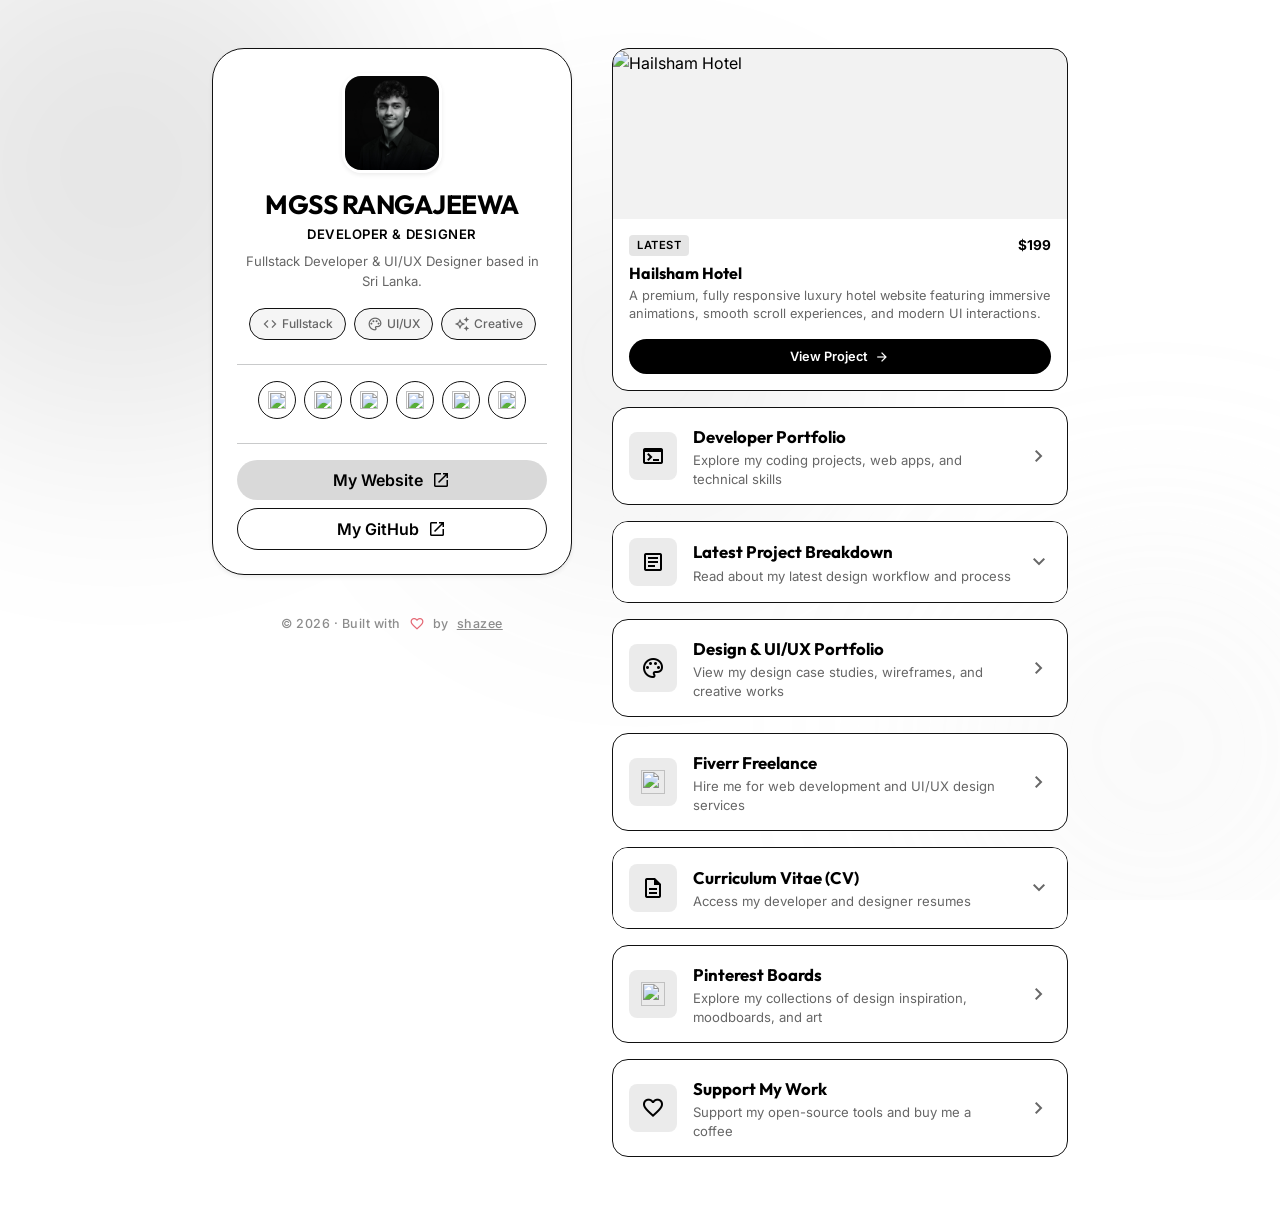
==== index.html @ 0ff29de3 "❇️ Implement promotional popup modal with auto-trigger delay." ====
<!DOCTYPE html>
<html lang="en">

<head>
  <meta charset="UTF-8">
  <meta name="viewport" content="width=device-width, initial-scale=1.0">
  <title>Bio Link | @shazee-04</title>
  <meta name="description" content="All my links in one place. Find me on socials, projects, and more.">

  <link rel="icon" href="assets/icons/beacon.png" type="image/x-icon">

  <!-- Bootstrap 5 CSS -->
  <link href="https://cdn.jsdelivr.net/npm/bootstrap@5.3.3/dist/css/bootstrap.min.css" rel="stylesheet"
    integrity="sha384-QWTKZyjpPEjISv5WaRU9OFeRpok6YctnYmDr5pNlyT2bRjXh0JMhjY6hW+ALEwIH" crossorigin="anonymous">

  <!-- Fonts -->
  <link rel="preconnect" href="https://fonts.googleapis.com">
  <link rel="preconnect" href="https://fonts.gstatic.com" crossorigin>
  <link href="https://fonts.googleapis.com/css2?family=Inter:wght@400;500;600&family=Outfit:wght@500;600;700&display=swap"
    rel="stylesheet">

  <!-- Material Symbols Outlined -->
  <link href="https://fonts.googleapis.com/css2?family=Material+Symbols+Outlined:opsz,wght,FILL,GRAD@20..48,100..700,0..1,-50..200"
    rel="stylesheet">
  <link href="https://fonts.googleapis.com/icon?family=Material+Icons"
    rel="stylesheet">

  <link rel="stylesheet" href="style.css">
  
  <!-- Global configuration data -->
  <script src="config.js"></script>
</head>

<body>
  <!-- Ambient background -->
  <div class="bg-mesh" aria-hidden="true">
    <div class="blob blob-1"></div>
    <div class="blob blob-2"></div>
    <div class="blob blob-3"></div>
  </div>

  <main class="container py-5">
    <div class="layout-grid">
      <!-- Sidebar Column (Profile Card + Footer) -->
      <div class="sidebar-column">
        <!-- ═══ Employee ID Badge Card ═══ -->
        <section class="badge-card card border-0 shadow-sm rounded-5" aria-label="Profile">
          <!-- Badge surface -->
          <div class="badge-surface p-4 text-center">
            <!-- Photo / Avatar area -->
            <div class="badge-photo-area mb-3 d-flex justify-content-center">
              <div class="badge-photo d-flex align-items-center justify-content-center shadow-sm" id="profile-avatar-container">
                <!-- Populate dynamically -->
              </div>
            </div>

            <!-- Identity info -->
            <div class="badge-identity mb-3" id="profile-identity-container">
              <!-- Populate dynamically -->
            </div>

            <!-- Skill chips -->
            <div class="badge-chips d-flex justify-content-center flex-wrap gap-2 mb-4" id="profile-skills-container">
              <!-- Populate dynamically -->
            </div>

            <hr class="my-3 text-secondary-emphasis opacity-25">

            <!-- Social icons row -->
            <nav class="badge-socials d-flex justify-content-center gap-2 mb-4" aria-label="Social media profiles" id="profile-socials-container">
              <!-- Populate dynamically -->
            </nav>

            <hr class="my-3 text-secondary-emphasis opacity-25">

            <!-- CTA button -->
            <div class="badge-cta" id="profile-cta-container">
              <!-- Populate dynamically -->
            </div>
          </div>
        </section>

        <footer class="footer text-center mt-auto py-4" id="footer-container">
          <!-- Populate dynamically -->
        </footer>
      </div>

      <!-- Content Column -->
      <div class="content-column">
        <!-- Featured items container -->
        <section id="featured-container" class="mb-3" style="display: none;">
          <!-- Populate dynamically -->
        </section>

        <!-- Links list -->
        <nav class="links-list" aria-label="All links" id="links-list-container">
          <!-- Populate dynamically -->
        </nav>
      </div>
    </div>
  </main>

  <!-- Promo Toast Popup -->
  <div id="promo-popup-wrapper" class="promo-popup-wrapper" aria-hidden="true">
    <div id="promo-popup" class="promo-popup">
      <div class="promo-content">
        <div class="promo-header">
          <div class="d-flex align-items-center gap-2">
            <span class="material-symbols-outlined promo-icon">auto_awesome</span>
            <span class="promo-badge">Free & Open Source</span>
          </div>
          <button id="promo-close" class="promo-close-btn" aria-label="Dismiss invite">
            <span class="material-symbols-outlined">close</span>
          </button>
        </div>
        <h5 class="promo-title">Create your own bio link</h5>
        <p class="promo-text">Clone this <strong>free & open-source</strong> template. Fully customizable, interactive, and perfect for <strong>privacy</strong> and <strong>self-hosting</strong> in minutes.</p>
        <div class="promo-actions">
          <a href="https://github.com/shazee-04/beacon" target="_blank" rel="noopener" class="btn btn-promo w-100 rounded-pill py-2 px-3 d-inline-flex align-items-center justify-content-center gap-1">
            Build For Free
            <span class="material-icons fs-6">favorite</span>
          </a>
        </div>
      </div>
    </div>
  </div>

  <!-- Bootstrap 5 Bundle JS -->
  <script src="https://cdn.jsdelivr.net/npm/bootstrap@5.3.3/dist/js/bootstrap.bundle.min.js"
    integrity="sha384-YvpcrYf0tY3lHB60NNkmXc5s9fDVZLESaAA55NDzOxhy9GkcIdslK1eN7N6jIeHz" crossorigin="anonymous"></script>
  <script src="script.js"></script>
</body>

</html>
---- style.css ----
/* ═══════════════════════════════════════════
   BIO LINK — Bootstrap 5 Custom Styling
   Deep Indigo Theme · Premium & Interactive
   ═══════════════════════════════════════════ */

/* --- Custom Theme Variables --- */
:root {
  --primary-color: #4B47B7;
  --primary-hover: #3A369C;
  --secondary-color: #5D5C72;
  --tertiary-color: #7A5369;

  --bg-color: #FFFBFF;
  --card-bg: #FFFFFF;
  --border-color: #E5E1EC;
  --text-main: #1C1B1F;
  --text-muted: #787680;

  --font-brand: 'Outfit', system-ui, -apple-system, sans-serif;
  --font-plain: 'Inter', system-ui, -apple-system, sans-serif;

  /* Easing & Motion */
  --ease-emphasized: cubic-bezier(0.2, 0, 0, 1);
  --duration-medium: 300ms;

  /* Bootstrap overrides */
  --bs-body-bg: var(--bg-color);
  --bs-body-color: var(--text-main);
  --bs-primary: var(--primary-color);
  --bs-border-color: var(--border-color);
  --bs-card-bg: var(--card-bg);
  --bs-card-color: var(--text-main);
  --bs-link-color: var(--primary-color);
  --bs-secondary-color: var(--text-muted);
}

/* --- Base Resets & Typography --- */
body {
  font-family: var(--font-plain);
  background-color: var(--bg-color);
  color: var(--text-main);
  min-height: 100vh;
  overflow-x: hidden;
  position: relative;
  -webkit-font-smoothing: antialiased;
}

.text-muted, .text-secondary {
  color: var(--text-muted) !important;
}

h1,
h2,
h3,
h4,
h5,
h6,
.font-brand {
  font-family: var(--font-brand);
}

/* --- Ambient Mesh Background --- */
.bg-mesh {
  position: fixed;
  inset: 0;
  z-index: 0;
  overflow: hidden;
  pointer-events: none;
}

.blob {
  position: absolute;
  border-radius: 50%;
  filter: blur(120px);
  opacity: 0.10;
  will-change: transform;
}

.blob-1 {
  width: 550px;
  height: 550px;
  background: var(--primary-color);
  top: -12%;
  left: -12%;
  animation: drift-1 28s ease-in-out infinite alternate;
}

.blob-2 {
  width: 450px;
  height: 450px;
  background: var(--tertiary-color);
  bottom: -8%;
  right: -8%;
  animation: drift-2 32s ease-in-out infinite alternate;
}

.blob-3 {
  width: 380px;
  height: 380px;
  background: var(--secondary-color);
  top: 40%;
  left: 50%;
  transform: translate(-50%, -50%);
  animation: drift-3 22s ease-in-out infinite alternate;
}

@keyframes drift-1 {
  0% {
    transform: translate(0, 0) scale(1);
  }

  100% {
    transform: translate(80px, 60px) scale(1.08);
  }
}

@keyframes drift-2 {
  0% {
    transform: translate(0, 0) scale(1);
  }

  100% {
    transform: translate(-60px, -50px) scale(1.12);
  }
}

@keyframes drift-3 {
  0% {
    transform: translate(-50%, -50%) scale(1);
    opacity: 0.06;
  }

  100% {
    transform: translate(-40%, -60%) scale(1.2);
    opacity: 0.12;
  }
}

/* --- Container & Layout Grid --- */
.container {
  position: relative;
  z-index: 1;
  max-width: 480px;
  min-height: 100vh;
  display: flex;
  flex-direction: column;
}

.layout-grid {
  display: flex;
  flex-direction: column;
  flex-grow: 1;
  gap: 24px;
}

/* Two-Column Desktop Layout */
@media (min-width: 900px) {
  .container {
    max-width: 880px;
  }

  .layout-grid {
    display: grid;
    grid-template-columns: 360px 1fr;
    gap: 0 40px;
    align-items: start;
  }

  .sidebar-column {
    grid-column: 1;
    position: sticky;
    top: 48px;
    display: flex;
    flex-direction: column;
    gap: 16px;
  }

  .content-column {
    grid-column: 2;
    display: flex;
    flex-direction: column;
  }
}

/* Mobile Ordering (so footer remains at the very bottom) */
@media (max-width: 899px) {
  .sidebar-column {
    display: contents;
  }

  .badge-card {
    order: 1;
  }

  .content-column {
    order: 2;
  }

  .footer {
    order: 3;
  }
}

/* --- Employee ID Badge Card --- */
.badge-card {
  background-color: var(--card-bg);
  border: 1px solid var(--border-color) !important;
  transition: box-shadow var(--duration-medium) var(--ease-emphasized),
    transform var(--duration-medium) var(--ease-emphasized);
  animation: fade-up 500ms var(--ease-emphasized) both;
}

.badge-card:hover {
  box-shadow: 0 12px 30px rgba(0, 0, 0, 0.08) !important;
  transform: translateY(-4px);
}

.badge-photo {
  width: 100px;
  height: 100px;
  border-radius: 20px;
  background-color: color-mix(in srgb, var(--primary-color) 15%, transparent);
  color: var(--primary-color);
  border: 3px solid var(--card-bg);
  transition: transform var(--duration-medium) var(--ease-emphasized);
}

.badge-photo:hover {
  transform: scale(1.0);
}

.badge-monogram {
  font-family: var(--font-brand);
  font-size: 2.75rem;
  font-weight: 700;
  letter-spacing: -0.02em;
}

.badge-name {
  font-family: var(--font-brand);
  font-size: 1.65rem;
  font-weight: 700;
  letter-spacing: -0.02em;
}

.badge-title {
  font-size: 0.82rem;
  font-weight: 600;
  color: var(--primary-color);
  letter-spacing: 0.04em;
}

.badge-bio {
  font-size: 0.82rem;
}

/* Chips styling */
.badge-chip {
  background-color: color-mix(in srgb, var(--text-main) 4%, transparent);
  border: 1px solid var(--border-color);
  color: var(--text-muted);
  padding: 6px 12px;
  border-radius: 50px;
  font-size: 0.75rem;
  font-weight: 500;
  transition: all 0.2s ease;
  cursor: pointer;
}

.badge-chip:hover {
  background-color: color-mix(in srgb, var(--primary-color) 15%, transparent);
  color: var(--primary-color);
  border-color: color-mix(in srgb, var(--primary-color) 50%, transparent);
}

/* Social Buttons */
.social-btn {
  width: 38px;
  height: 38px;
  padding: 0;
  display: inline-flex;
  align-items: center;
  justify-content: center;
  border-radius: 50% !important;
  border: 1px solid var(--border-color);
  color: var(--text-muted);
  background-color: transparent;
  transition: all 0.2s ease;
}

.social-btn svg {
  fill: currentColor;
}

.social-btn:hover {
  background-color: color-mix(in srgb, var(--primary-color) 15%, transparent);
  color: var(--primary-color);
  border-color: color-mix(in srgb, var(--primary-color) 50%, transparent);
  /* transform: translateY(-2px); */
}

/* CTA Button */
.btn-cta {
  background-color: color-mix(in srgb, var(--primary-color) 15%, transparent);
  color: var(--primary-color);
  border: none;
  font-weight: 600;
  transition: all 0.2s ease;
}

.btn-cta:hover {
  background-color: var(--primary-color);
  color: #FFFFFF;
}

/* --- Links List --- */
.links-list {
  display: flex;
  flex-direction: column;
}

.link-tile {
  background-color: var(--card-bg);
  border-color: var(--border-color) !important;
  color: var(--text-main);
  transition: border-color var(--duration-medium) var(--ease-emphasized),
    background-color var(--duration-medium) var(--ease-emphasized),
    box-shadow var(--duration-medium) var(--ease-emphasized),
    transform 150ms var(--ease-emphasized);
}

.link-tile:hover {
  border-color: var(--primary-color) !important;
  box-shadow: 0 8px 24px color-mix(in srgb, var(--primary-color) 6%, transparent);
}

.link-tile:active {
  transform: scale(0.985);
}

.link-tile-icon {
  width: 48px;
  height: 48px;
  background-color: color-mix(in srgb, var(--primary-color) 8%, transparent);
  color: var(--primary-color);
  transition: background-color var(--duration-medium) var(--ease-emphasized),
    color var(--duration-medium) var(--ease-emphasized);
}

.link-tile:hover .link-tile-icon {
  background-color: color-mix(in srgb, var(--primary-color) 15%, transparent);
  color: var(--primary-hover);
}

.link-tile-label {
  font-family: var(--font-brand);
  font-size: 1.05rem;
  color: var(--text-main);
}

.link-tile-subtitle {
  font-size: 0.82rem;
  line-height: 1.4;
  margin-top: 2px;
}

.link-tile-arrow {
  color: var(--text-muted);
  transition: color var(--duration-medium) var(--ease-emphasized),
    transform var(--duration-medium) var(--ease-emphasized);
}

.link-tile:hover .link-tile-arrow {
  color: var(--primary-color);
  transform: translateX(4px);
}

/* --- Entrance Animations --- */
.link-tile {
  animation: fade-up 500ms var(--ease-emphasized) both;
  animation-play-state: paused;
}

.link-tile:nth-child(1) {
  animation-delay: 0.05s;
}

.link-tile:nth-child(2) {
  animation-delay: 0.12s;
}

.link-tile:nth-child(3) {
  animation-delay: 0.19s;
}

.link-tile:nth-child(4) {
  animation-delay: 0.26s;
}

.link-tile:nth-child(5) {
  animation-delay: 0.33s;
}

.link-tile:nth-child(6) {
  animation-delay: 0.40s;
}

@keyframes fade-up {
  from {
    opacity: 0;
    transform: translateY(24px);
  }

  to {
    opacity: 1;
    transform: translateY(0);
  }
}

/* --- Footer --- */
.footer {
  margin-top: auto;
}

.footer p {
  font-size: 0.78rem;
  font-weight: 500;
  letter-spacing: 0.04em;
}

/* --- Collapsible Sublinks --- */
.link-tile-group {
  background-color: var(--card-bg);
  transition: box-shadow var(--duration-medium) var(--ease-emphasized),
    border-color var(--duration-medium) var(--ease-emphasized);
}

.link-tile-group:hover {
  border-color: var(--primary-color) !important;
  box-shadow: 0 8px 24px color-mix(in srgb, var(--primary-color) 6%, transparent);
}

/* Subtle primary tint for expandable header button when expanded */
.link-tile[aria-expanded="true"] {
  background-color: color-mix(in srgb, var(--primary-color) 4%, var(--card-bg)) !important;
}

.link-tile-expanded-content {
  background-color: color-mix(in srgb, var(--text-main) 2%, var(--card-bg));
}

.sublink-row {
  border-color: var(--border-color) !important;
  transition: all 0.2s ease;
}

.sublink-row:hover {
  border-color: color-mix(in srgb, var(--text-main) 20%, transparent) !important;
  /* transform: translateY(-1px); */
}

/* Action Buttons */
.btn-sublink-action {
  border: 1px solid var(--border-color);
  color: var(--secondary-color);
  background-color: transparent;
  font-weight: 500;
  transition: all 0.2s ease;
}

.btn-sublink-action:hover {
  background-color: color-mix(in srgb, var(--primary-color) 15%, transparent);
  color: var(--primary-color);
  border-color: color-mix(in srgb, var(--primary-color) 50%, transparent);
}

.btn-sublink-primary {
  background-color: var(--primary-color);
  color: #FFFFFF;
  font-weight: 500;
  border: none;
  transition: all 0.2s ease;
}

.btn-sublink-primary:hover {
  background-color: var(--primary-hover);
  color: #FFFFFF;
  box-shadow: 0 4px 10px color-mix(in srgb, var(--primary-color) 20%, transparent);
}

/* Chevron Rotation */
.toggle-chevron {
  transition: transform var(--duration-medium) var(--ease-emphasized);
}

.link-tile[aria-expanded="true"] .toggle-chevron {
  transform: rotate(180deg);
}

/* --- Accessibility & Reduced Motion --- */
@media (prefers-reduced-motion: reduce) {

  *,
  *::before,
  *::after {
    animation-duration: 0.01ms !important;
    animation-iteration-count: 1 !important;
    transition-duration: 0.01ms !important;
  }

  .blob {
    animation: none !important;
  }

  .link-tile {
    animation: none !important;
    opacity: 1 !important;
  }
}

/* --- Mobile Specific Tweaks --- */
@media (max-width: 480px) {
  .badge-card {
    margin-bottom: 24px;
  }

  .badge-photo {
    width: 84px;
    height: 84px;
  }

  .badge-monogram {
    font-size: 2.25rem;
  }

  .badge-name {
    font-size: 1.4rem;
  }

  .badge-title {
    font-size: 0.72rem;
  }
}

/* --- Multiple CTAs Layout --- */
.badge-cta {
  display: flex;
  flex-direction: column;
  gap: 8px;
  width: 100%;
}

.btn-cta.secondary {
  background-color: transparent;
  border: 1px solid var(--border-color);
  color: var(--text-main);
}

.btn-cta.secondary:hover {
  background-color: color-mix(in srgb, var(--text-main) 4%, transparent);
  color: var(--primary-color);
  border-color: var(--primary-color);
}

/* --- Featured Items Section --- */
.featured-card {
  background-color: var(--card-bg);
  border: 1px solid var(--border-color);
  border-radius: 16px;
  overflow: hidden;
  transition: transform var(--duration-medium) var(--ease-emphasized),
    box-shadow var(--duration-medium) var(--ease-emphasized),
    border-color var(--duration-medium) var(--ease-emphasized);
  text-decoration: none;
  color: var(--text-main) !important;
  display: flex;
  flex-direction: column;
  height: 100%;
  animation: fade-up 500ms var(--ease-emphasized) both;
}

.featured-card:hover {
  transform: translateY(-4px);
  box-shadow: 0 8px 24px color-mix(in srgb, var(--primary-color) 6%, transparent);
  border-color: var(--primary-color);
}

.featured-image-wrapper {
  width: 100%;
  aspect-ratio: 8 / 3;
  overflow: hidden;
  position: relative;
  background-color: rgba(0, 0, 0, 0.05);
}

.featured-image {
  width: 100%;
  height: 100%;
  object-fit: cover;
  transition: transform var(--duration-medium) var(--ease-emphasized);
}

.featured-card:hover .featured-image {
  transform: scale(1.05);
}

.featured-content {
  padding: 16px;
  display: flex;
  flex-direction: column;
  flex-grow: 1;
}

.featured-badge-row {
  display: flex;
  justify-content: space-between;
  align-items: center;
  margin-bottom: 8px;
}

.featured-badge {
  font-size: 0.7rem;
  font-weight: 600;
  text-transform: uppercase;
  letter-spacing: 0.05em;
  padding: 2px 8px;
  border-radius: 4px;
  background-color: color-mix(in srgb, var(--primary-color) 10%, transparent);
  color: var(--primary-color);
}

.featured-price {
  font-size: 0.85rem;
  font-weight: 700;
  color: var(--primary-color);
}

.featured-title {
  font-size: 1rem;
  font-weight: 700;
  margin-bottom: 4px;
  font-family: var(--font-brand);
}

.featured-subtitle {
  font-size: 0.75rem;
  color: var(--primary-color);
  font-weight: 600;
  text-transform: uppercase;
  letter-spacing: 0.02em;
  margin-bottom: 8px;
}

.featured-desc {
  font-size: 0.8rem;
  color: var(--text-muted);
  line-height: 1.4;
  margin-bottom: 16px;
  flex-grow: 1;
}

.featured-btn {
  width: 100%;
  padding: 8px 12px;
  font-size: 0.8rem;
  font-weight: 600;
  border-radius: 50px;
  background-color: var(--primary-color);
  color: #ffffff;
  border: none;
  transition: background-color 0.2s ease;
  display: inline-flex;
  align-items: center;
  justify-content: center;
  gap: 6px;
}

.featured-card:hover .featured-btn {
  background-color: var(--primary-hover);
}

/* --- Embed Links & Image Banners --- */
.embed-container {
  border-radius: 12px;
  overflow: hidden;
  margin-top: 12px;
  border: 1px solid var(--border-color);
  background-color: #000000;
}

.link-tile-banner {
  position: relative;
  background-size: cover;
  background-position: center;
  min-height: 115px;
  border: none !important;
  display: flex;
  align-items: flex-end;
  color: #ffffff !important;
  overflow: hidden;
  padding: 20px !important;
}

.link-tile-banner::before {
  content: '';
  position: absolute;
  inset: 0;
  background: linear-gradient(180deg, rgba(0, 0, 0, 0.1) 0%, rgba(0, 0, 0, 0.75) 100%);
  z-index: 1;
  transition: opacity 0.3s ease;
}

.link-tile-banner:hover::before {
  background: linear-gradient(180deg, rgba(0, 0, 0, 0.2) 0%, rgba(0, 0, 0, 0.85) 100%);
}

.link-tile-banner .link-tile-content,
.link-tile-banner .link-tile-icon,
.link-tile-banner .link-tile-arrow {
  position: relative;
  z-index: 2;
  color: #ffffff !important;
}

.link-tile-banner .link-tile-icon {
  background-color: rgba(255, 255, 255, 0.2) !important;
  backdrop-filter: blur(4px);
  color: #ffffff !important;
  border: 1px solid rgba(255, 255, 255, 0.1);
}

.link-tile-banner .link-tile-subtitle {
  color: rgba(255, 255, 255, 0.85) !important;
}

.link-tile-banner .link-tile-arrow {
  color: rgba(255, 255, 255, 0.8) !important;
}

/* --- Expandable Image Card --- */
.expandable-card-layout {
  display: grid;
  grid-template-columns: 1fr;
  gap: 16px;
  align-items: start;
}

.expandable-card-layout.is-link {
  transition: opacity 0.2s ease, transform 0.2s ease;
}
.expandable-card-layout.is-link:hover {
  opacity: 0.8;
}

.expandable-card-layout:not(:last-child) {
  border-bottom: 1px solid var(--border-color);
  padding-bottom: 16px;
  /* margin-bottom: 16px; */
}

@media (min-width: 576px) {
  .expandable-card-layout {
    grid-template-columns: 140px 1fr;
  }
}

.expandable-card-img-wrapper {
  width: 100%;
  aspect-ratio: 16 / 9;
  border-radius: 12px;
  overflow: hidden;
  background: var(--border-color);
}

@media (min-width: 576px) {
  .expandable-card-img-wrapper {
    aspect-ratio: 1;
    /* Square on tablet/desktop */
  }
}

.expandable-card-img {
  width: 100%;
  height: 100%;
  object-fit: cover;
}

.fs-7 {
  font-size: 0.85rem;
}

/* Chevron Rotation */
.toggle-chevron {
  transition: transform var(--duration-medium) var(--ease-emphasized);
}

.toggle-chevron-expanded {
  transform: rotate(180deg);
  transition: transform var(--duration-medium) var(--ease-emphasized);
}

.link-tile[aria-expanded="true"] .toggle-chevron {
  transform: rotate(180deg);
}

.link-tile[aria-expanded="false"] .toggle-chevron-expanded {
  transform: rotate(0deg);
}

/* --- Promo Centered Modal Popup --- */
.promo-popup-wrapper {
  position: fixed;
  inset: 0;
  z-index: 1050;
  display: flex;
  align-items: center;
  justify-content: center;
  background-color: rgba(0, 0, 0, 0.4);
  backdrop-filter: blur(8px);
  -webkit-backdrop-filter: blur(8px);
  opacity: 0;
  pointer-events: none;
  transition: opacity var(--duration-medium) var(--ease-emphasized);
  padding: 24px;
}

.promo-popup-wrapper.show {
  opacity: 1;
  pointer-events: auto;
}

.promo-popup {
  width: 340px;
  max-width: 100%;
  background-color: var(--card-bg);
  border: 1px solid var(--border-color);
  border-radius: 24px;
  box-shadow: 0 16px 40px rgba(0, 0, 0, 0.12);
  padding: 24px;
  transform: scale(0.9) translateY(20px);
  transition: transform var(--duration-medium) var(--ease-emphasized);
}

.promo-popup-wrapper.show .promo-popup {
  transform: scale(1) translateY(0);
}

.promo-content {
  display: flex;
  flex-direction: column;
  gap: 12px;
}

.promo-header {
  display: flex;
  justify-content: space-between;
  align-items: center;
}

.promo-icon {
  color: var(--primary-color);
  font-size: 1.25rem;
}

.promo-badge {
  font-size: 0.65rem;
  font-weight: 600;
  text-transform: uppercase;
  letter-spacing: 0.05em;
  padding: 2px 8px;
  border-radius: 6px;
  background-color: color-mix(in srgb, var(--primary-color) 10%, transparent);
  color: var(--primary-color);
}

.promo-close-btn {
  background: none;
  border: none;
  padding: 4px;
  color: var(--text-muted);
  cursor: pointer;
  border-radius: 50%;
  display: flex;
  align-items: center;
  justify-content: center;
  transition: background-color 0.2s ease, color 0.2s ease;
}

.promo-close-btn:hover {
  background-color: color-mix(in srgb, var(--text-main) 8%, transparent);
  color: var(--text-main);
}

.promo-title {
  font-family: var(--font-brand);
  font-size: 1.15rem;
  font-weight: 800;
  margin: 0;
  background: linear-gradient(135deg, #FF007A, #7B00FF, #00F0FF);
  -webkit-background-clip: text;
  -webkit-text-fill-color: transparent;
  background-clip: text;
  line-height: 1.2;
}

.promo-text {
  font-size: 0.8rem;
  color: var(--text-muted);
  line-height: 1.4;
  margin: 0;
}

.btn-promo {
  background-color: var(--primary-color);
  color: #FFFFFF !important;
  font-weight: 600;
  font-size: 0.8rem;
  border: none;
  background:  linear-gradient(135deg, var(--primary-color), var(--tertiary-color));
  transition: all 0.2s ease;
}

.btn-promo:hover {
  /* background-color: var(--primary-hover); */
  box-shadow: 0 4px 12px color-mix(in srgb, var(--primary-color) 20%, transparent);
}
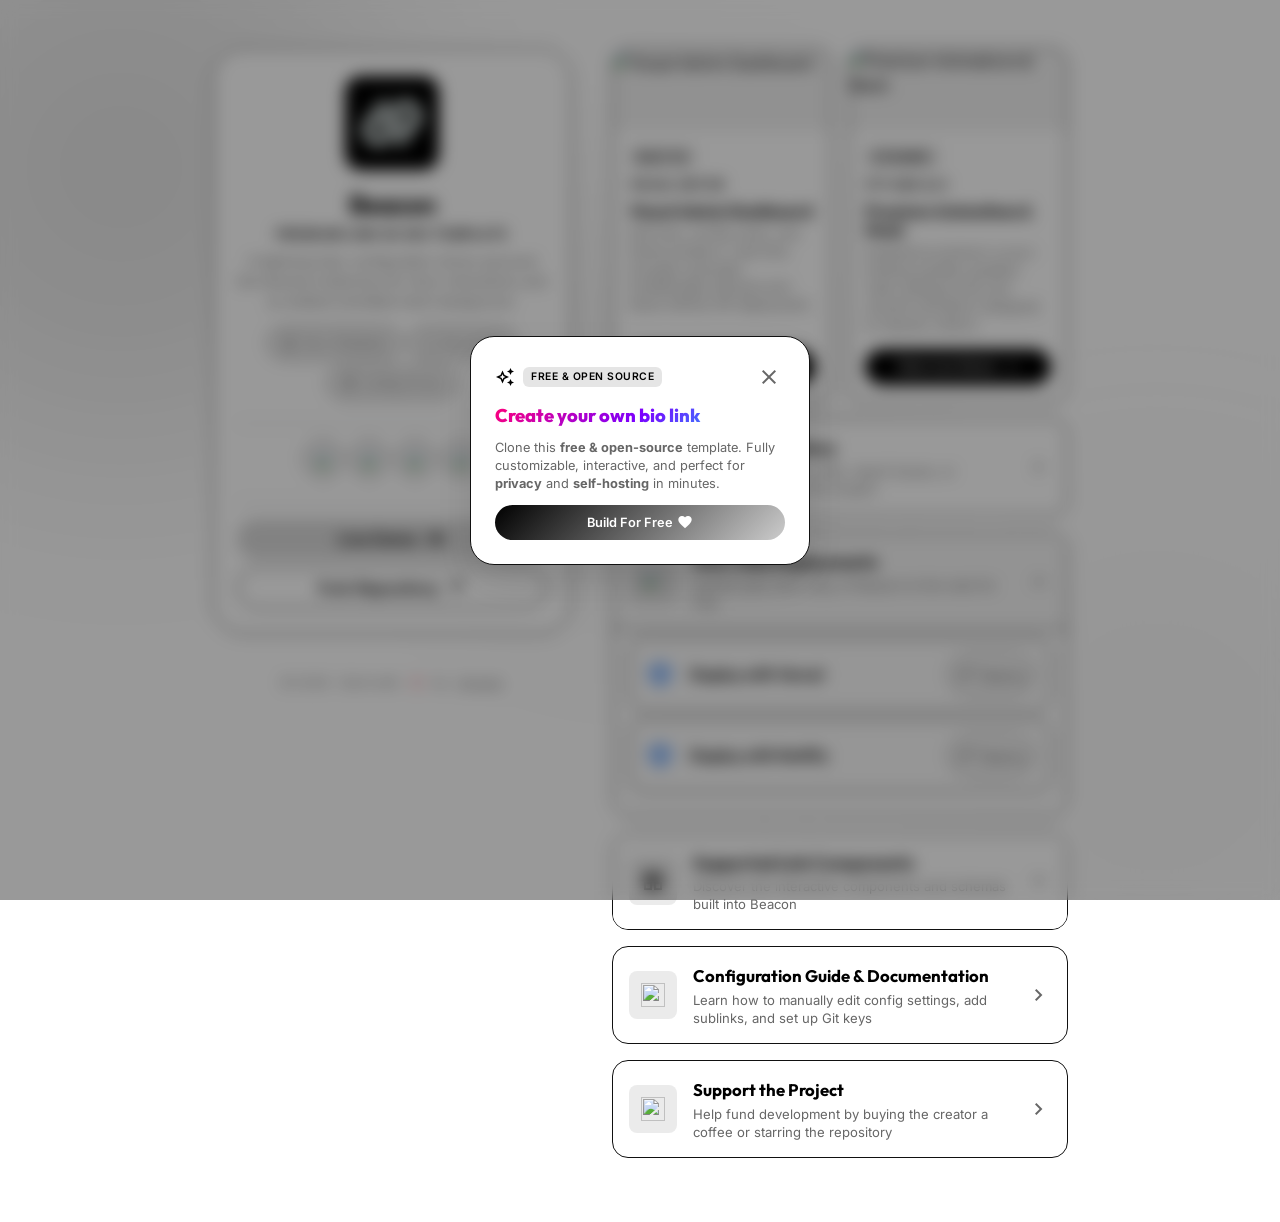
==== commit e33b353c: "✅ Add dynamic SEO tags, JSON-LD schema, and noscript fallback" ====
--- a/index.html
+++ b/index.html
@@ -4,8 +4,10 @@
 <head>
   <meta charset="UTF-8">
   <meta name="viewport" content="width=device-width, initial-scale=1.0">
-  <title>Bio Link | @shazee-04</title>
-  <meta name="description" content="All my links in one place. Find me on socials, projects, and more.">
+  <title>Beacon | Premium Link-in-Bio</title>
+  <meta name="description" content="A lightning-fast, configuration-driven personal link directory featuring rich micro-interactions and an ambient animated mesh background.">
+  <meta name="author" content="Beacon">
+  <meta name="generator" content="Beacon Link-in-Bio">
 
   <link rel="icon" href="assets/icons/beacon.png" type="image/x-icon">
 
@@ -38,6 +40,19 @@
     <div class="blob blob-2"></div>
     <div class="blob blob-3"></div>
   </div>
+
+  <!-- Fallback for non-JS crawlers (AI bots, old search engines) -->
+  <noscript>
+    <div class="container py-5 text-center">
+      <h1>Beacon</h1>
+      <p>Premium Link-in-Bio Template</p>
+      <p>A lightning-fast, configuration-driven personal link directory featuring rich micro-interactions and an ambient animated mesh background.</p>
+      <div style="margin-top: 2rem;">
+        <a href="https://github.com/shazee-04/beacon">GitHub Repository</a> | 
+        <a href="DOCUMENTATION.md">Documentation</a>
+      </div>
+    </div>
+  </noscript>
 
   <main class="container py-5">
     <div class="layout-grid">
--- a/style.css
+++ b/style.css
@@ -43,6 +43,17 @@
   overflow-x: hidden;
   position: relative;
   -webkit-font-smoothing: antialiased;
+}
+
+/* Hide scrollbar for iframe preview */
+html.in-preview::-webkit-scrollbar,
+html.in-preview body::-webkit-scrollbar {
+  display: none;
+}
+html.in-preview, 
+html.in-preview body {
+  -ms-overflow-style: none;  /* IE and Edge */
+  scrollbar-width: none;  /* Firefox */
 }
 
 .text-muted, .text-secondary {
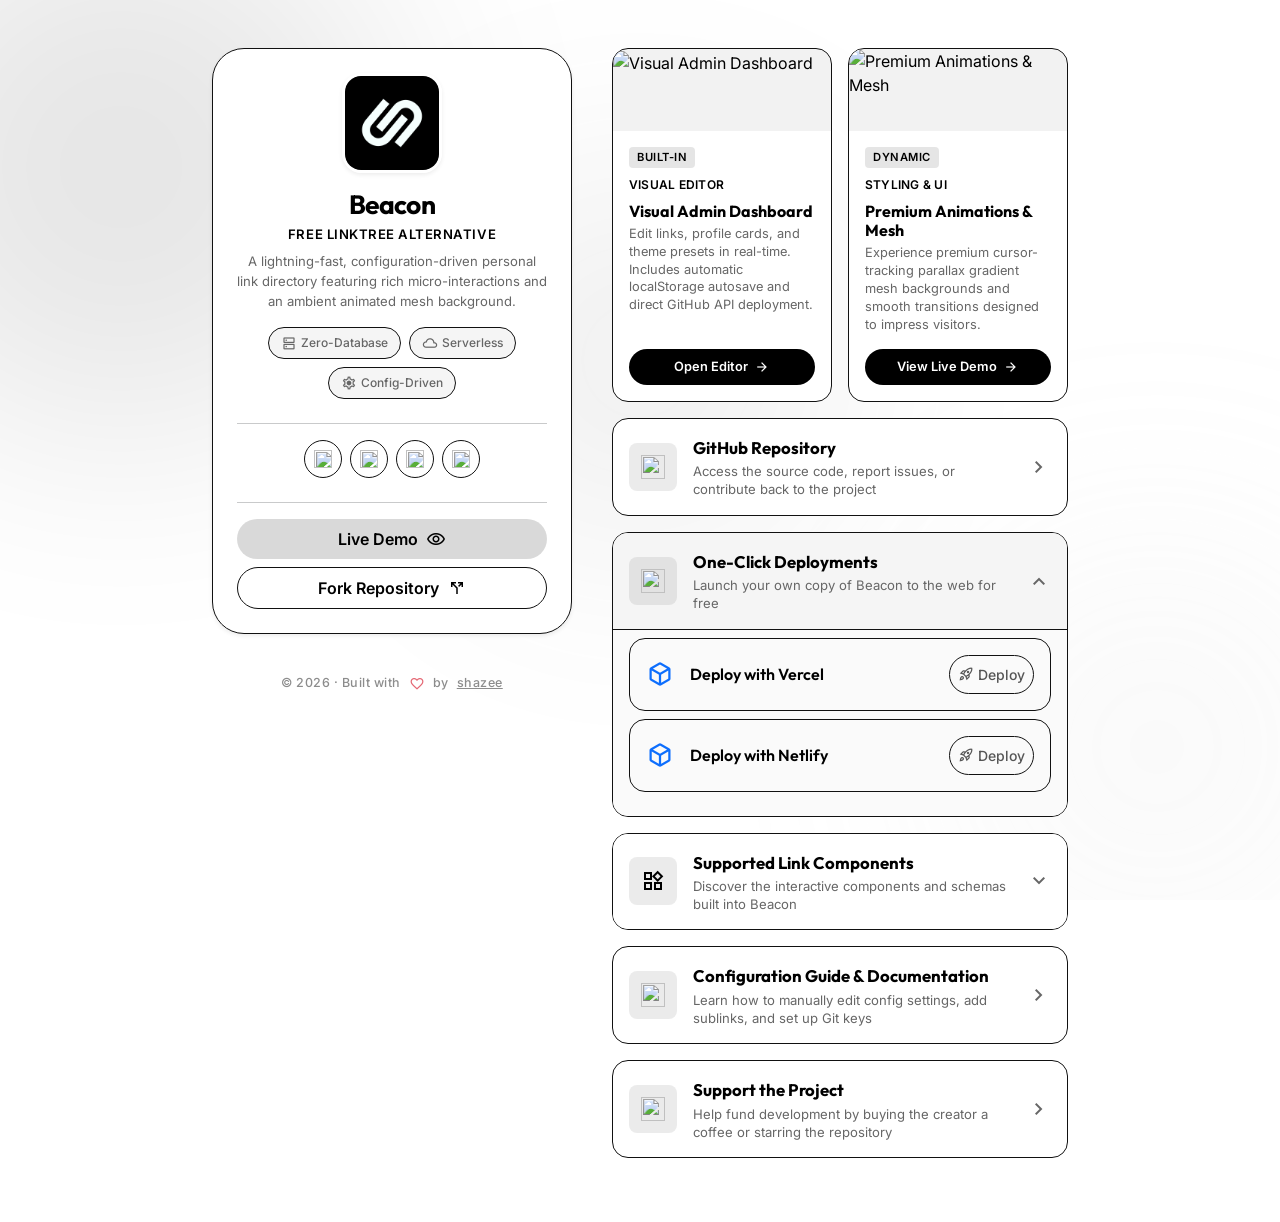
==== commit 340eb7c9: "❇️ Implement comprehensive SEO enhancements, structured metadata, and sitemap generation" ====
--- a/index.html
+++ b/index.html
@@ -4,10 +4,82 @@
 <head>
   <meta charset="UTF-8">
   <meta name="viewport" content="width=device-width, initial-scale=1.0">
-  <title>Beacon | Premium Link-in-Bio</title>
-  <meta name="description" content="A lightning-fast, configuration-driven personal link directory featuring rich micro-interactions and an ambient animated mesh background.">
+  <title>Beacon • Free Linktree Alternative & Open Source Link-in-Bio</title>
+  <meta name="description" content="Beacon is a free, open-source, zero-database Linktree alternative. Built with HTML, CSS, and vanilla JS with a visual editor, custom themes, and fast hosting.">
+  <meta name="keywords" content="bio link, linktree alternative, open source link in bio, free linktree alternative, self hosted bio link, static bio link, developer portfolio, link in bio template, zero database bio link">
   <meta name="author" content="Beacon">
   <meta name="generator" content="Beacon Link-in-Bio">
+  <meta name="robots" content="index, follow, max-image-preview:large, max-snippet:-1, max-video-preview:-1">
+  <link rel="canonical" href="https://beacon.shazee.dev">
+
+  <!-- Open Graph / Facebook -->
+  <meta property="og:type" content="website">
+  <meta property="og:url" content="https://beacon.shazee.dev">
+  <meta property="og:title" content="Beacon • Free Linktree Alternative & Open Source Link-in-Bio">
+  <meta property="og:description" content="A free, open-source, zero-database Linktree alternative with an ambient animated mesh background, visual editor, and one-click deployment.">
+  <meta property="og:image" content="https://beacon.shazee.dev/assets/icons/Beacon.png">
+  <meta property="og:image:type" content="image/png">
+  <meta property="og:image:alt" content="Beacon - Free & Open Source Link in Bio Logo">
+  <meta property="og:site_name" content="Beacon Link-in-Bio">
+
+  <!-- Twitter -->
+  <meta name="twitter:card" content="summary_large_image">
+  <meta name="twitter:site" content="@shazee_04">
+  <meta name="twitter:title" content="Beacon • Free Linktree Alternative & Open Source Link-in-Bio">
+  <meta name="twitter:description" content="A free, open-source, zero-database Linktree alternative with an ambient animated mesh background, visual editor, and one-click deployment.">
+  <meta name="twitter:image" content="https://beacon.shazee.dev/assets/icons/Beacon.png">
+
+  <!-- Static Structured Data (JSON-LD) for Search Engines & AI Crawlers -->
+  <script type="application/ld+json">
+  {
+    "@context": "https://schema.org",
+    "@graph": [
+      {
+        "@type": "WebSite",
+        "@id": "https://beacon.shazee.dev/#website",
+        "url": "https://beacon.shazee.dev",
+        "name": "Beacon — Free Linktree Alternative",
+        "description": "Free, open-source, zero-database Linktree alternative with interactive UI and visual admin editor.",
+        "inLanguage": "en"
+      },
+      {
+        "@type": "SoftwareApplication",
+        "@id": "https://beacon.shazee.dev/#software",
+        "name": "Beacon Link in Bio",
+        "operatingSystem": "All",
+        "applicationCategory": "DeveloperApplication",
+        "offers": {
+          "@type": "Offer",
+          "price": "0",
+          "priceCurrency": "USD"
+        },
+        "description": "A lightning-fast, configuration-driven personal link directory featuring rich micro-interactions and ambient animated mesh background."
+      },
+      {
+        "@type": "ImageObject",
+        "@id": "https://beacon.shazee.dev/assets/icons/Beacon.png#logo",
+        "url": "https://beacon.shazee.dev/assets/icons/Beacon.png",
+        "contentUrl": "https://beacon.shazee.dev/assets/icons/Beacon.png",
+        "name": "Beacon Logo",
+        "headline": "Official Logo of Beacon Link-in-Bio Project",
+        "caption": "Beacon — Free & Open Source Link-in-Bio Brand Logo",
+        "description": "Official brand mark and icon for Beacon, a free, open-source, zero-database Linktree alternative.",
+        "encodingFormat": "image/png",
+        "width": "512",
+        "height": "512",
+        "license": "https://opensource.org/licenses/MIT",
+        "acquireLicensePage": "https://github.com/shazee-04/beacon",
+        "creator": {
+          "@type": "Person",
+          "name": "MGSS RANGAJEEWA",
+          "url": "https://shazee.dev"
+        },
+        "copyrightNotice": "© 2026 MGSS RANGAJEEWA (shazee-04). Released under MIT License.",
+        "creditText": "Beacon Project / shazee-04"
+      }
+    ]
+  }
+  </script>
 
   <link rel="icon" href="assets/icons/beacon.png" type="image/x-icon">
 
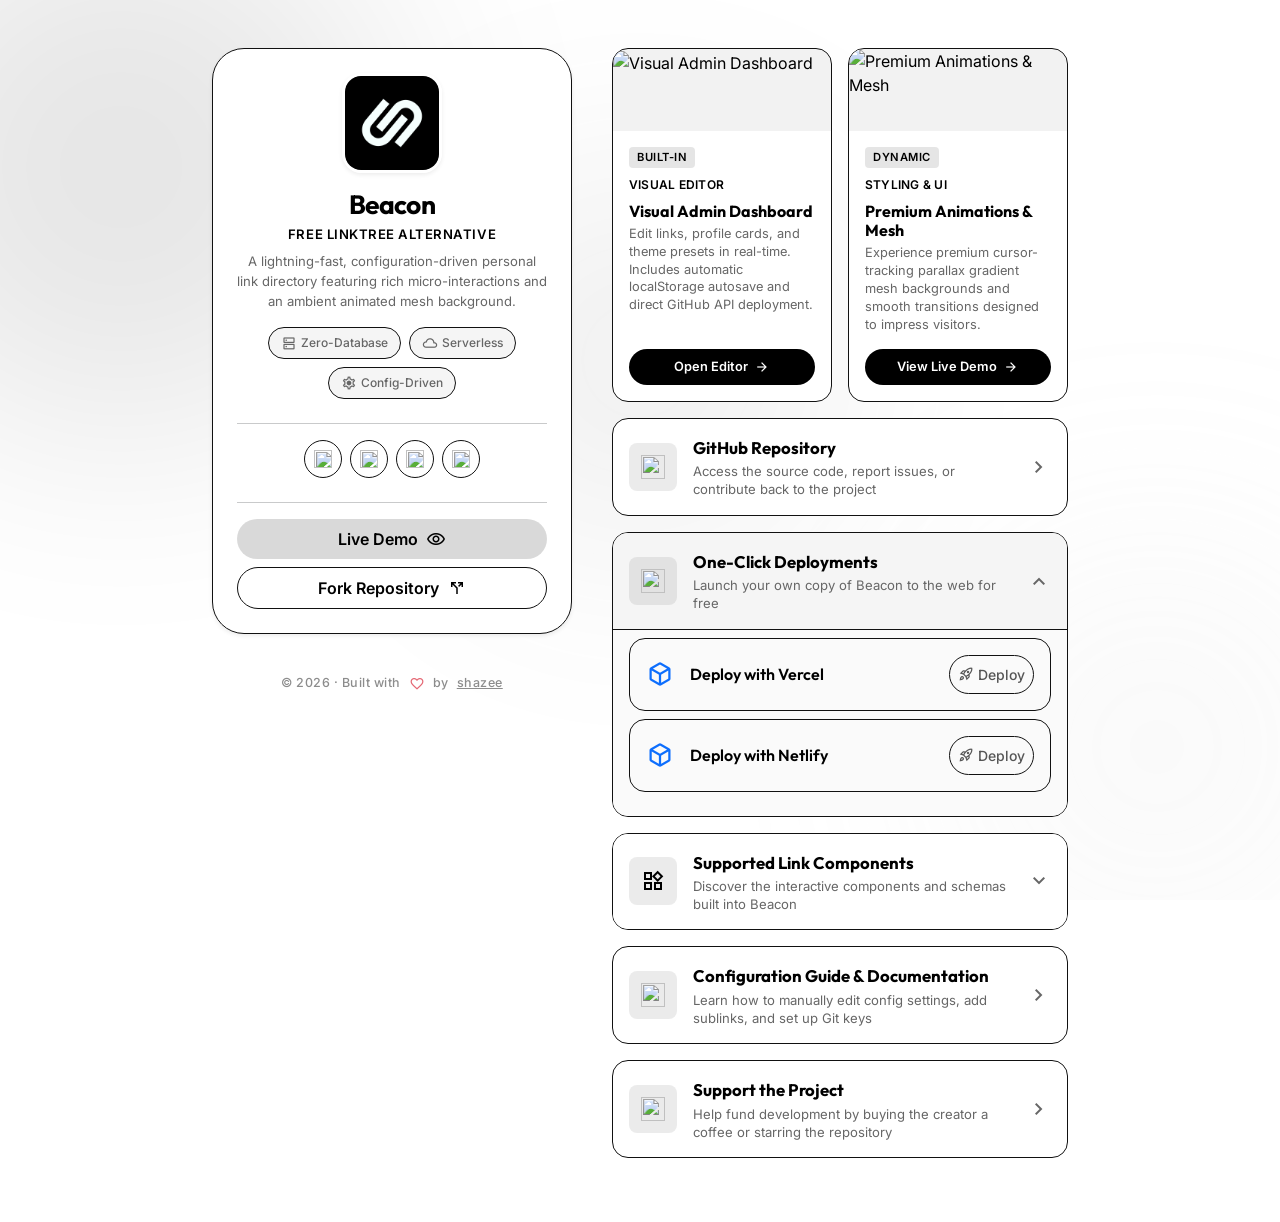
==== commit f4b65fbc: "❇️ Implement PWA manifest, add SEO visual editor tab, and improve structured data support" ====
--- a/index.html
+++ b/index.html
@@ -28,6 +28,10 @@
   <meta name="twitter:title" content="Beacon • Free Linktree Alternative & Open Source Link-in-Bio">
   <meta name="twitter:description" content="A free, open-source, zero-database Linktree alternative with an ambient animated mesh background, visual editor, and one-click deployment.">
   <meta name="twitter:image" content="https://beacon.shazee.dev/assets/icons/Beacon.png">
+
+  <meta name="theme-color" content="#4B47B7">
+  <link rel="apple-touch-icon" href="assets/icons/Beacon.png">
+  <link rel="manifest" href="manifest.json">
 
   <!-- Static Structured Data (JSON-LD) for Search Engines & AI Crawlers -->
   <script type="application/ld+json">
@@ -54,6 +58,37 @@
           "priceCurrency": "USD"
         },
         "description": "A lightning-fast, configuration-driven personal link directory featuring rich micro-interactions and ambient animated mesh background."
+      },
+      {
+        "@type": "SoftwareSourceCode",
+        "@id": "https://beacon.shazee.dev/#sourcecode",
+        "name": "Beacon Source Code",
+        "codeRepository": "https://github.com/shazee-04/beacon",
+        "programmingLanguage": ["HTML", "CSS", "JavaScript"],
+        "license": "https://opensource.org/licenses/MIT",
+        "author": {
+          "@type": "Person",
+          "name": "MGSS RANGAJEEWA",
+          "url": "https://shazee.dev"
+        }
+      },
+      {
+        "@type": "BreadcrumbList",
+        "@id": "https://beacon.shazee.dev/#breadcrumb",
+        "itemListElement": [
+          {
+            "@type": "ListItem",
+            "position": 1,
+            "name": "Home",
+            "item": "https://beacon.shazee.dev"
+          },
+          {
+            "@type": "ListItem",
+            "position": 2,
+            "name": "Visual Editor",
+            "item": "https://beacon.shazee.dev/edit.html"
+          }
+        ]
       },
       {
         "@type": "ImageObject",
@@ -113,16 +148,20 @@
     <div class="blob blob-3"></div>
   </div>
 
-  <!-- Fallback for non-JS crawlers (AI bots, old search engines) -->
+  <!-- Fallback for non-JS crawlers (AI bots, search spiders) -->
   <noscript>
     <div class="container py-5 text-center">
-      <h1>Beacon</h1>
-      <p>Premium Link-in-Bio Template</p>
-      <p>A lightning-fast, configuration-driven personal link directory featuring rich micro-interactions and an ambient animated mesh background.</p>
-      <div style="margin-top: 2rem;">
-        <a href="https://github.com/shazee-04/beacon">GitHub Repository</a> | 
-        <a href="DOCUMENTATION.md">Documentation</a>
-      </div>
+      <h1>Beacon — Free & Open Source Link-in-Bio</h1>
+      <p class="lead">A lightning-fast, configuration-driven personal link directory featuring rich micro-interactions and ambient animated mesh background.</p>
+      <p>Beacon is a zero-database, serverless Linktree alternative built with vanilla HTML, CSS, and JavaScript. Host for free on GitHub Pages, Vercel, or Netlify.</p>
+      <hr style="max-width: 400px; margin: 2rem auto;">
+      <ul style="list-style: none; padding: 0; display: flex; justify-content: center; gap: 1rem; flex-wrap: wrap;">
+        <li><a href="https://github.com/shazee-04/beacon">GitHub Repository</a></li>
+        <li><a href="DOCUMENTATION.md">Documentation</a></li>
+        <li><a href="edit.html">Visual Editor</a></li>
+        <li><a href="llms.txt">AI Context (llms.txt)</a></li>
+        <li><a href="sitemap.xml">Sitemap</a></li>
+      </ul>
     </div>
   </noscript>
 
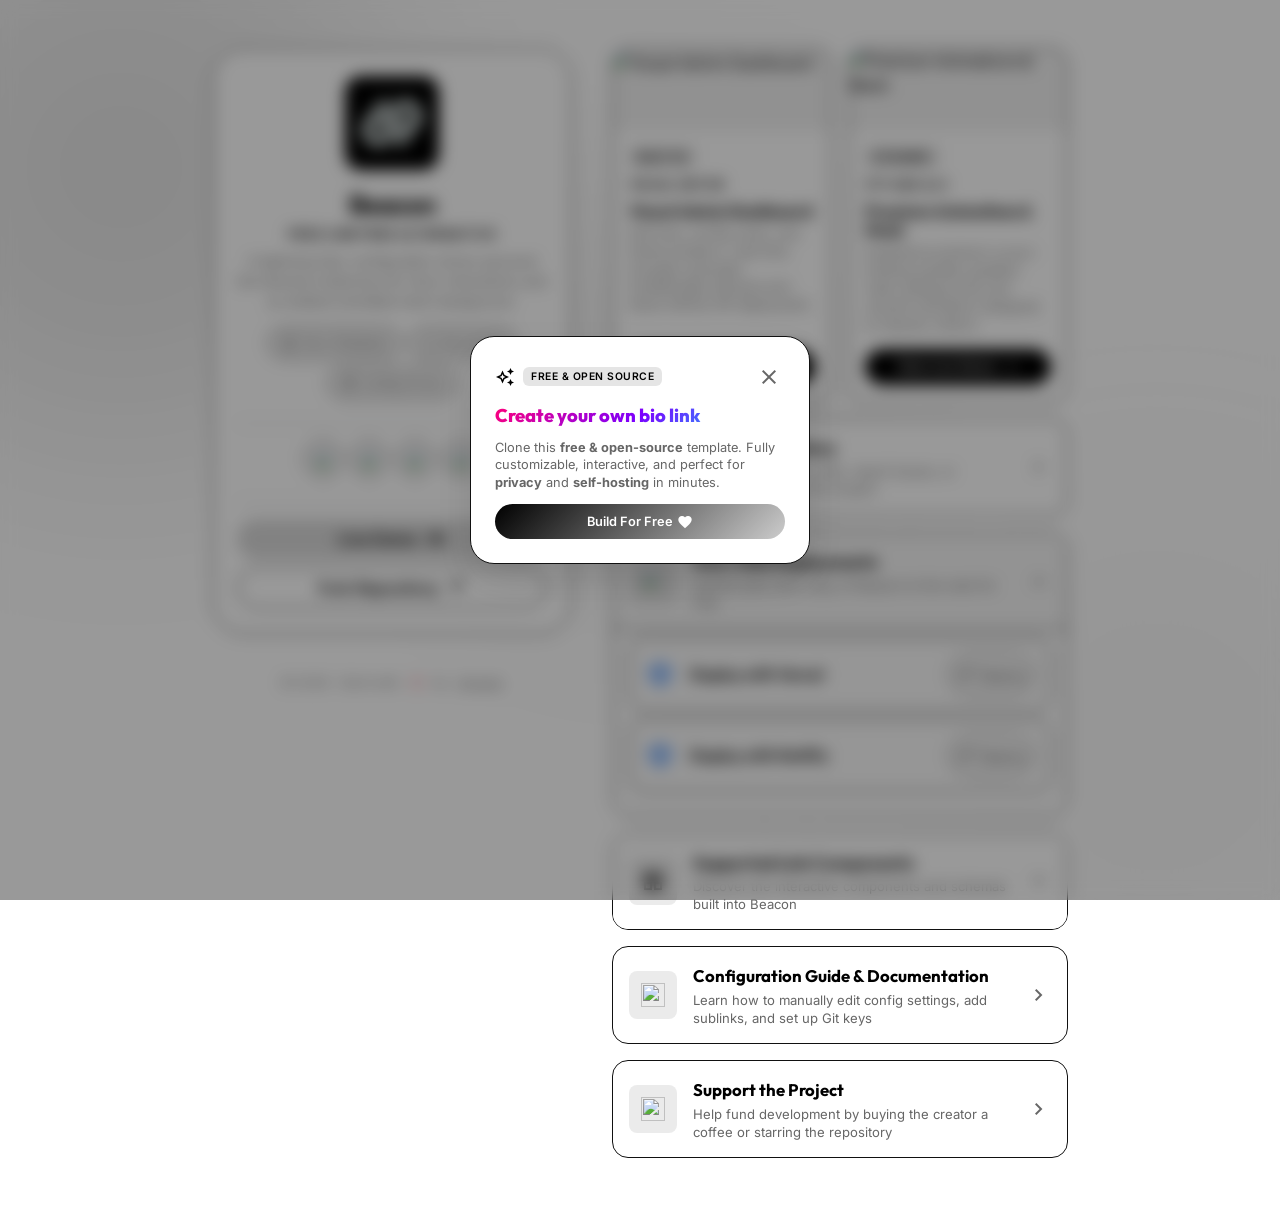
==== commit 159c7434: "✅Update theme color, and refine site metadata" ====
--- a/index.html
+++ b/index.html
@@ -29,7 +29,7 @@
   <meta name="twitter:description" content="A free, open-source, zero-database Linktree alternative with an ambient animated mesh background, visual editor, and one-click deployment.">
   <meta name="twitter:image" content="https://beacon.shazee.dev/assets/icons/Beacon.png">
 
-  <meta name="theme-color" content="#4B47B7">
+  <meta name="theme-color" content="#222222">
   <link rel="apple-touch-icon" href="assets/icons/Beacon.png">
   <link rel="manifest" href="manifest.json">
 
@@ -68,7 +68,7 @@
         "license": "https://opensource.org/licenses/MIT",
         "author": {
           "@type": "Person",
-          "name": "MGSS RANGAJEEWA",
+          "name": "Shazee",
           "url": "https://shazee.dev"
         }
       },
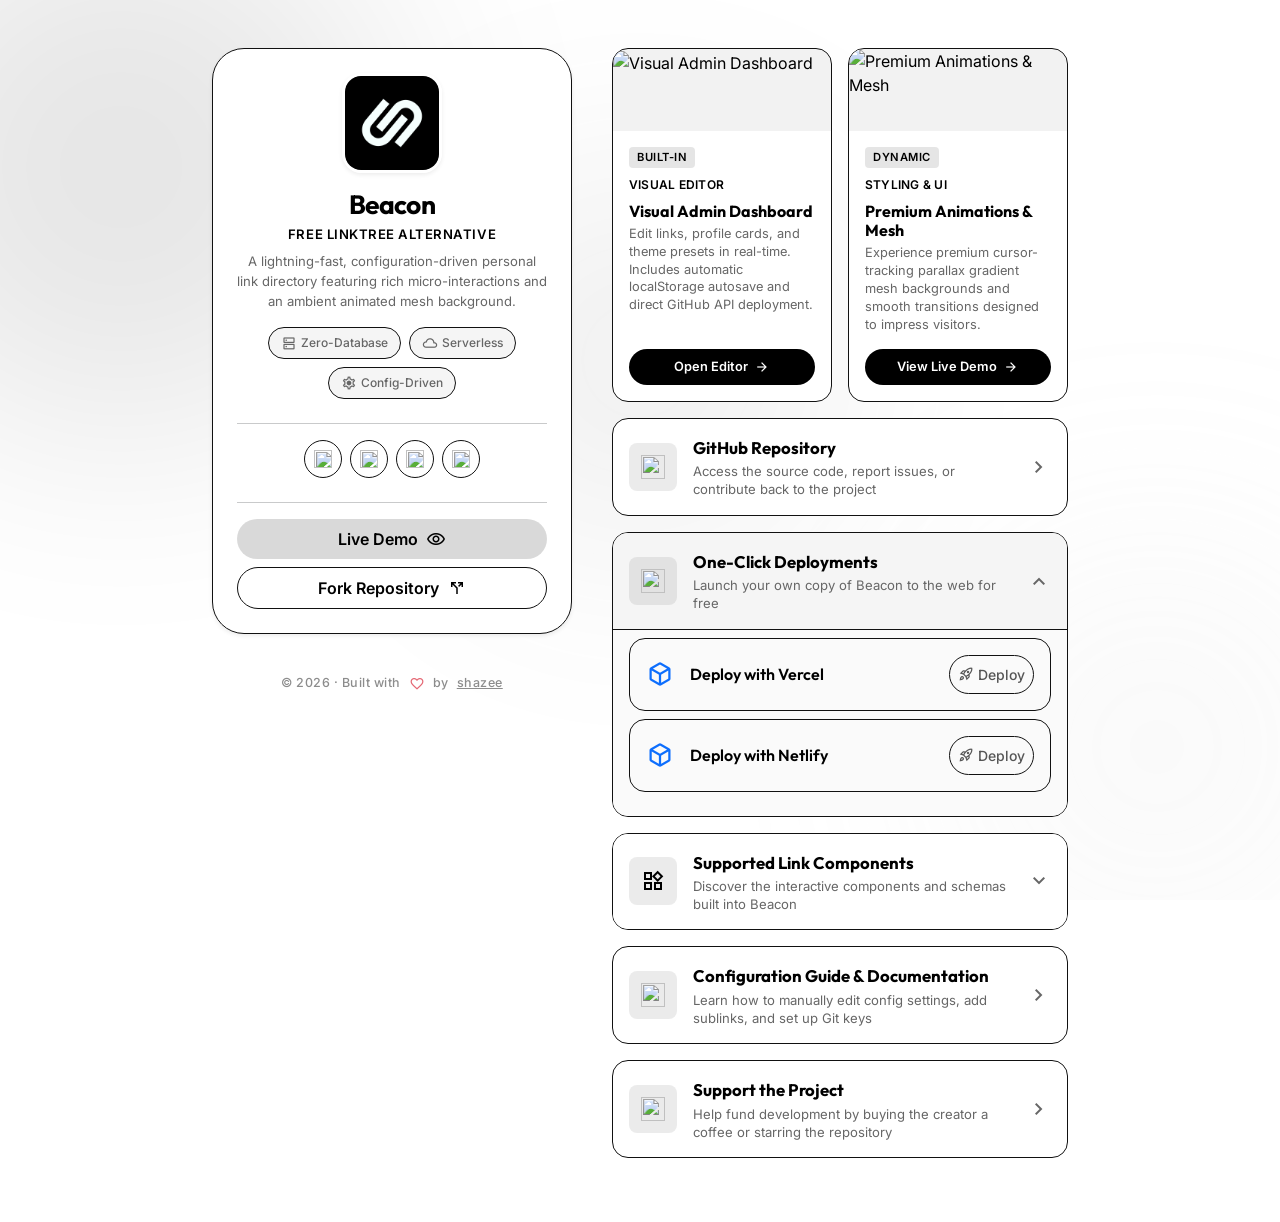
==== commit dd296260: "🔃 Refactor schema.org metadata in index.html" ====
--- a/index.html
+++ b/index.html
@@ -39,78 +39,58 @@
     "@context": "https://schema.org",
     "@graph": [
       {
-        "@type": "WebSite",
-        "@id": "https://beacon.shazee.dev/#website",
-        "url": "https://beacon.shazee.dev",
-        "name": "Beacon — Free Linktree Alternative",
-        "description": "Free, open-source, zero-database Linktree alternative with interactive UI and visual admin editor.",
-        "inLanguage": "en"
-      },
-      {
-        "@type": "SoftwareApplication",
-        "@id": "https://beacon.shazee.dev/#software",
-        "name": "Beacon Link in Bio",
-        "operatingSystem": "All",
-        "applicationCategory": "DeveloperApplication",
-        "offers": {
-          "@type": "Offer",
-          "price": "0",
-          "priceCurrency": "USD"
-        },
-        "description": "A lightning-fast, configuration-driven personal link directory featuring rich micro-interactions and ambient animated mesh background."
-      },
-      {
-        "@type": "SoftwareSourceCode",
-        "@id": "https://beacon.shazee.dev/#sourcecode",
-        "name": "Beacon Source Code",
-        "codeRepository": "https://github.com/shazee-04/beacon",
-        "programmingLanguage": ["HTML", "CSS", "JavaScript"],
-        "license": "https://opensource.org/licenses/MIT",
-        "author": {
+        "@type": "ProfilePage",
+        "dateModified": "2026-07-25",
+        "mainEntity": {
           "@type": "Person",
-          "name": "Shazee",
-          "url": "https://shazee.dev"
+          "name": "Beacon",
+          "jobTitle": "Free Linktree Alternative",
+          "description": "A lightning-fast, configuration-driven personal link directory featuring rich micro-interactions and an ambient animated mesh background.",
+          "url": "https://beacon.shazee.dev",
+          "sameAs": [
+            "https://github.com/shazee-04/beacon",
+            "https://github.com/sponsors/shazee-04",
+            "https://ko-fi.com/sacheee",
+            "mailto:mgssrangajeewa@gmail.com"
+          ],
+          "image": "https://beacon.shazee.dev/assets/icons/Beacon.png"
         }
       },
       {
-        "@type": "BreadcrumbList",
-        "@id": "https://beacon.shazee.dev/#breadcrumb",
+        "@type": "ItemList",
+        "name": "Beacon Links",
         "itemListElement": [
           {
-            "@type": "ListItem",
+            "@type": "SiteNavigationElement",
             "position": 1,
-            "name": "Home",
-            "item": "https://beacon.shazee.dev"
-          },
-          {
-            "@type": "ListItem",
+            "name": "GitHub Repository",
+            "url": "https://github.com/shazee-04/beacon"
+          },
+          {
+            "@type": "SiteNavigationElement",
             "position": 2,
-            "name": "Visual Editor",
-            "item": "https://beacon.shazee.dev/edit.html"
+            "name": "One-Click Deployments",
+            "url": "https://beacon.shazee.dev"
+          },
+          {
+            "@type": "SiteNavigationElement",
+            "position": 3,
+            "name": "Supported Link Components",
+            "url": "https://beacon.shazee.dev"
+          },
+          {
+            "@type": "SiteNavigationElement",
+            "position": 4,
+            "name": "Configuration Guide & Documentation",
+            "url": "DOCUMENTATION.md"
+          },
+          {
+            "@type": "SiteNavigationElement",
+            "position": 5,
+            "name": "Support the Project",
+            "url": "https://ko-fi.com/sacheee"
           }
         ]
-      },
-      {
-        "@type": "ImageObject",
-        "@id": "https://beacon.shazee.dev/assets/icons/Beacon.png#logo",
-        "url": "https://beacon.shazee.dev/assets/icons/Beacon.png",
-        "contentUrl": "https://beacon.shazee.dev/assets/icons/Beacon.png",
-        "name": "Beacon Logo",
-        "headline": "Official Logo of Beacon Link-in-Bio Project",
-        "caption": "Beacon — Free & Open Source Link-in-Bio Brand Logo",
-        "description": "Official brand mark and icon for Beacon, a free, open-source, zero-database Linktree alternative.",
-        "encodingFormat": "image/png",
-        "width": "512",
-        "height": "512",
-        "license": "https://opensource.org/licenses/MIT",
-        "acquireLicensePage": "https://github.com/shazee-04/beacon",
-        "creator": {
-          "@type": "Person",
-          "name": "MGSS RANGAJEEWA",
-          "url": "https://shazee.dev"
-        },
-        "copyrightNotice": "© 2026 MGSS RANGAJEEWA (shazee-04). Released under MIT License.",
-        "creditText": "Beacon Project / shazee-04"
       }
     ]
   }
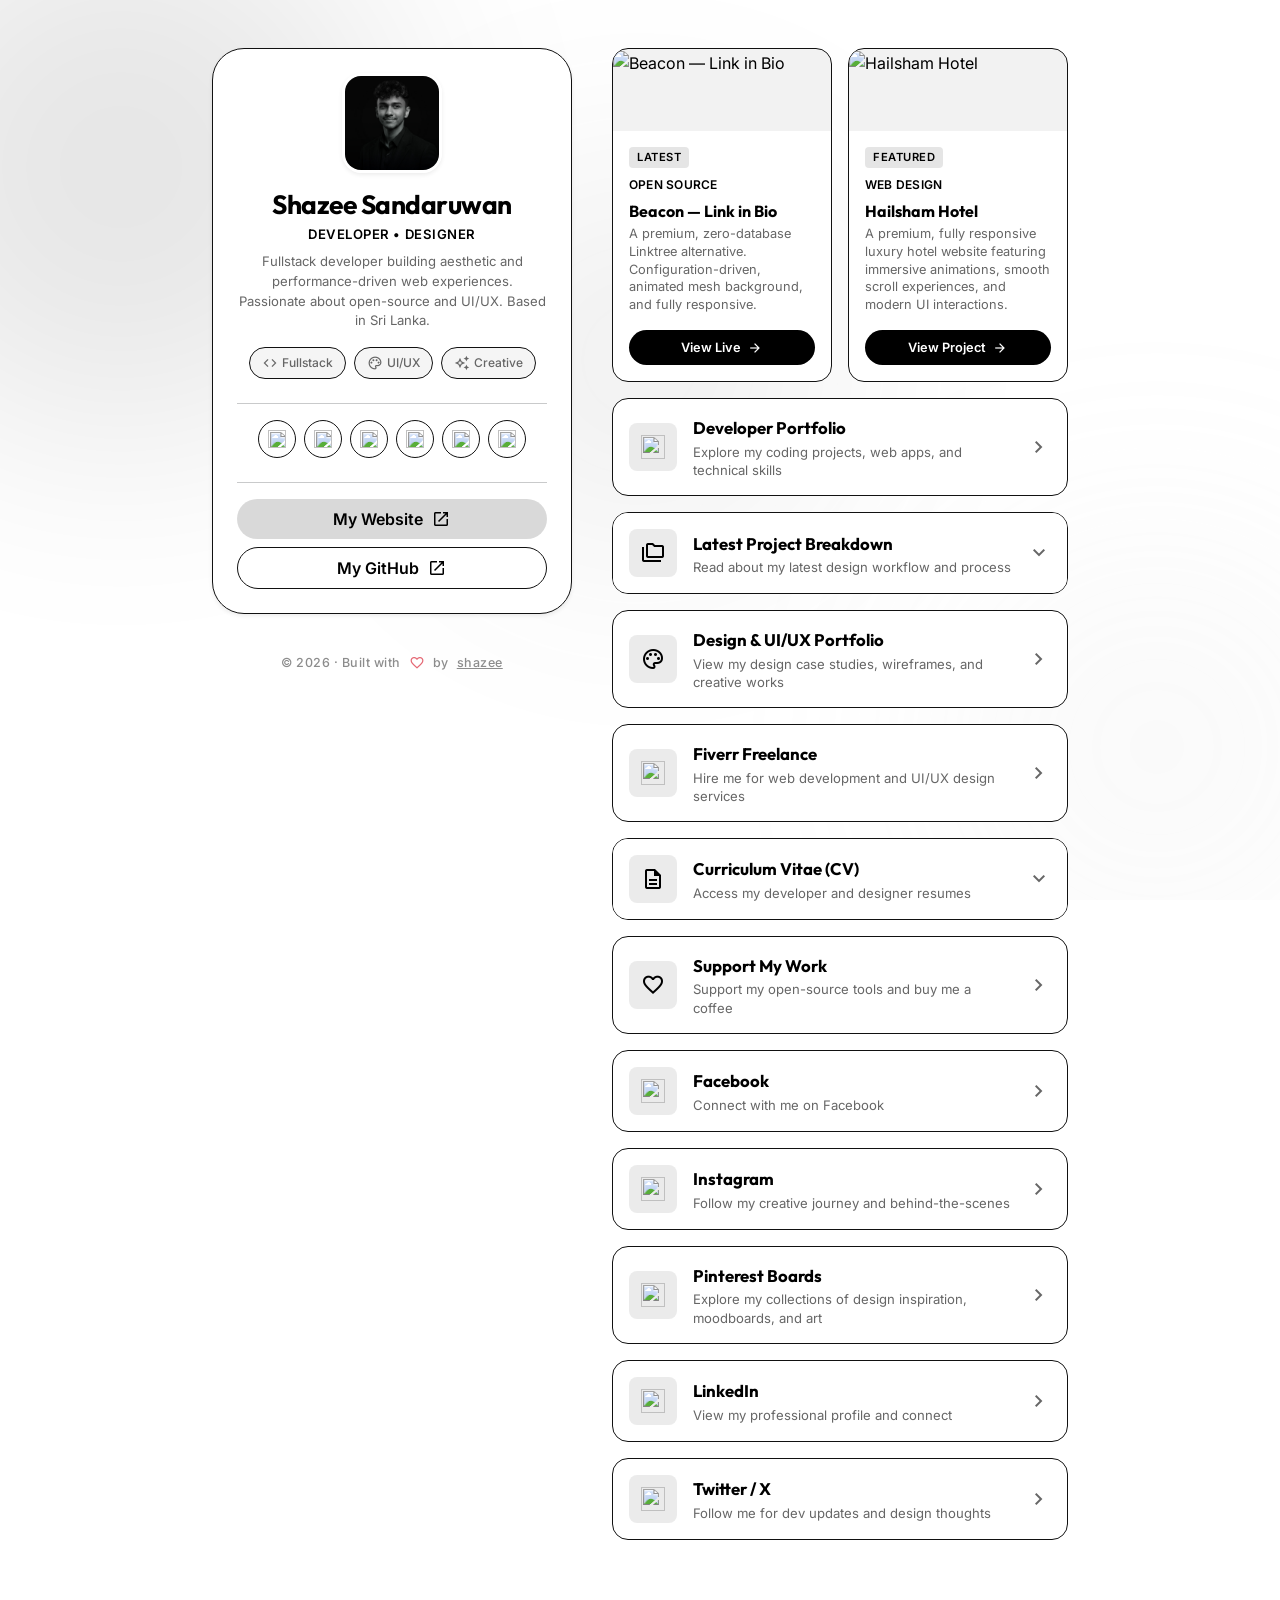
==== commit 7d070f32: "🔀 Merge main into my-links and configure personal SEO metadata for Shazee Sandaruwan (MGSS Rangajeew" ====
--- a/index.html
+++ b/index.html
@@ -4,33 +4,33 @@
 <head>
   <meta charset="UTF-8">
   <meta name="viewport" content="width=device-width, initial-scale=1.0">
-  <title>Beacon • Free Linktree Alternative & Open Source Link-in-Bio</title>
-  <meta name="description" content="Beacon is a free, open-source, zero-database Linktree alternative. Built with HTML, CSS, and vanilla JS with a visual editor, custom themes, and fast hosting.">
-  <meta name="keywords" content="bio link, linktree alternative, open source link in bio, free linktree alternative, self hosted bio link, static bio link, developer portfolio, link in bio template, zero database bio link">
-  <meta name="author" content="Beacon">
+  <title>Shazee Sandaruwan (MGSS Rangajeewa) • Developer & UI/UX Designer</title>
+  <meta name="description" content="Shazee Sandaruwan (MGSS Rangajeewa) - Fullstack developer building aesthetic and performance-driven web experiences. Passionate about open-source and UI/UX. Based in Sri Lanka.">
+  <meta name="keywords" content="Shazee Sandaruwan, MGSS Rangajeewa, shazee, shazee-04, bio link, developer, designer, software engineering student, portfolio, static bio link, developer portfolio">
+  <meta name="author" content="Shazee Sandaruwan (MGSS Rangajeewa)">
   <meta name="generator" content="Beacon Link-in-Bio">
   <meta name="robots" content="index, follow, max-image-preview:large, max-snippet:-1, max-video-preview:-1">
-  <link rel="canonical" href="https://beacon.shazee.dev">
+  <link rel="canonical" href="https://bio.shazee.dev">
 
   <!-- Open Graph / Facebook -->
-  <meta property="og:type" content="website">
-  <meta property="og:url" content="https://beacon.shazee.dev">
-  <meta property="og:title" content="Beacon • Free Linktree Alternative & Open Source Link-in-Bio">
-  <meta property="og:description" content="A free, open-source, zero-database Linktree alternative with an ambient animated mesh background, visual editor, and one-click deployment.">
-  <meta property="og:image" content="https://beacon.shazee.dev/assets/icons/Beacon.png">
-  <meta property="og:image:type" content="image/png">
-  <meta property="og:image:alt" content="Beacon - Free & Open Source Link in Bio Logo">
-  <meta property="og:site_name" content="Beacon Link-in-Bio">
+  <meta property="og:type" content="profile">
+  <meta property="og:url" content="https://bio.shazee.dev">
+  <meta property="og:title" content="Shazee Sandaruwan (MGSS Rangajeewa) • Developer & UI/UX Designer">
+  <meta property="og:description" content="Fullstack developer building aesthetic and performance-driven web experiences. Passionate about open-source and UI/UX. Based in Sri Lanka.">
+  <meta property="og:image" content="https://bio.shazee.dev/profile-image/profile.jpg">
+  <meta property="og:image:type" content="image/jpeg">
+  <meta property="og:image:alt" content="Shazee Sandaruwan (MGSS Rangajeewa) - Developer • Designer">
+  <meta property="og:site_name" content="Shazee Sandaruwan (MGSS Rangajeewa)">
 
   <!-- Twitter -->
   <meta name="twitter:card" content="summary_large_image">
   <meta name="twitter:site" content="@shazee_04">
-  <meta name="twitter:title" content="Beacon • Free Linktree Alternative & Open Source Link-in-Bio">
-  <meta name="twitter:description" content="A free, open-source, zero-database Linktree alternative with an ambient animated mesh background, visual editor, and one-click deployment.">
-  <meta name="twitter:image" content="https://beacon.shazee.dev/assets/icons/Beacon.png">
+  <meta name="twitter:title" content="Shazee Sandaruwan (MGSS Rangajeewa) • Developer & UI/UX Designer">
+  <meta name="twitter:description" content="Fullstack developer building aesthetic and performance-driven web experiences. Passionate about open-source and UI/UX. Based in Sri Lanka.">
+  <meta name="twitter:image" content="https://bio.shazee.dev/profile-image/profile.jpg">
 
   <meta name="theme-color" content="#222222">
-  <link rel="apple-touch-icon" href="assets/icons/Beacon.png">
+  <link rel="apple-touch-icon" href="profile-image/profile.jpg">
   <link rel="manifest" href="manifest.json">
 
   <!-- Static Structured Data (JSON-LD) for Search Engines & AI Crawlers -->
@@ -40,54 +40,63 @@
     "@graph": [
       {
         "@type": "ProfilePage",
-        "dateModified": "2026-07-25",
+        "dateModified": "2026-07-26",
         "mainEntity": {
           "@type": "Person",
-          "name": "Beacon",
-          "jobTitle": "Free Linktree Alternative",
-          "description": "A lightning-fast, configuration-driven personal link directory featuring rich micro-interactions and an ambient animated mesh background.",
-          "url": "https://beacon.shazee.dev",
+          "name": "Shazee Sandaruwan",
+          "alternateName": ["MGSS Rangajeewa", "MGSS RANGAJEEWA", "Mgss Rangajeewa", "shazee-04", "Shazee"],
+          "jobTitle": "Fullstack Developer, UI/UX Designer, AI Enthusiast",
+          "description": "Fullstack developer building aesthetic and performance-driven web experiences. Passionate about open-source and UI/UX. Based in Sri Lanka.",
+          "url": "https://bio.shazee.dev",
           "sameAs": [
-            "https://github.com/shazee-04/beacon",
-            "https://github.com/sponsors/shazee-04",
-            "https://ko-fi.com/sacheee",
-            "mailto:mgssrangajeewa@gmail.com"
+            "https://github.com/shazee-04",
+            "https://linkedin.com/in/shazeesandaruwan",
+            "https://twitter.com/shazee-04",
+            "https://instagram.com/shazee.04",
+            "mailto:mgssrangajeewa@gmail.com",
+            "https://ko-fi.com/sacheee"
           ],
-          "image": "https://beacon.shazee.dev/assets/icons/Beacon.png"
+          "image": "https://bio.shazee.dev/profile-image/profile.jpg"
         }
       },
       {
         "@type": "ItemList",
-        "name": "Beacon Links",
+        "name": "Shazee Sandaruwan Links",
         "itemListElement": [
           {
             "@type": "SiteNavigationElement",
             "position": 1,
-            "name": "GitHub Repository",
-            "url": "https://github.com/shazee-04/beacon"
+            "name": "Developer Portfolio",
+            "url": "https://shazee.dev/"
           },
           {
             "@type": "SiteNavigationElement",
             "position": 2,
-            "name": "One-Click Deployments",
-            "url": "https://beacon.shazee.dev"
+            "name": "Latest Project Breakdown",
+            "url": "https://shazee-04.github.io/e-commerce-site"
           },
           {
             "@type": "SiteNavigationElement",
             "position": 3,
-            "name": "Supported Link Components",
-            "url": "https://beacon.shazee.dev"
+            "name": "Design & UI/UX Portfolio",
+            "url": "https://drive.google.com/drive/folders/1cCZOZkVMOMjzhdT6GgkMP1cYsKO7hRpJ?usp=sharing"
           },
           {
             "@type": "SiteNavigationElement",
             "position": 4,
-            "name": "Configuration Guide & Documentation",
-            "url": "DOCUMENTATION.md"
+            "name": "Fiverr Freelance",
+            "url": "https://www.fiverr.com/s/DB4YDa7"
           },
           {
             "@type": "SiteNavigationElement",
             "position": 5,
-            "name": "Support the Project",
+            "name": "Curriculum Vitae (CV)",
+            "url": "https://drive.google.com/file/d/1iVeRbBiHrUhZoq48N_VyVXtP-Vi8jc00/view?usp=sharing"
+          },
+          {
+            "@type": "SiteNavigationElement",
+            "position": 6,
+            "name": "Support My Work",
             "url": "https://ko-fi.com/sacheee"
           }
         ]
@@ -131,15 +140,17 @@
   <!-- Fallback for non-JS crawlers (AI bots, search spiders) -->
   <noscript>
     <div class="container py-5 text-center">
-      <h1>Beacon — Free & Open Source Link-in-Bio</h1>
-      <p class="lead">A lightning-fast, configuration-driven personal link directory featuring rich micro-interactions and ambient animated mesh background.</p>
-      <p>Beacon is a zero-database, serverless Linktree alternative built with vanilla HTML, CSS, and JavaScript. Host for free on GitHub Pages, Vercel, or Netlify.</p>
+      <h1>Shazee Sandaruwan</h1>
+      <p class="lead">Developer • Designer</p>
+      <p>Fullstack developer building aesthetic and performance-driven web experiences. Passionate about open-source and UI/UX. Based in Sri Lanka.</p>
       <hr style="max-width: 400px; margin: 2rem auto;">
       <ul style="list-style: none; padding: 0; display: flex; justify-content: center; gap: 1rem; flex-wrap: wrap;">
-        <li><a href="https://github.com/shazee-04/beacon">GitHub Repository</a></li>
-        <li><a href="DOCUMENTATION.md">Documentation</a></li>
-        <li><a href="edit.html">Visual Editor</a></li>
-        <li><a href="llms.txt">AI Context (llms.txt)</a></li>
+        <li><a href="https://github.com/shazee-04">GitHub</a></li>
+        <li><a href="https://linkedin.com/in/shazeesandaruwan">LinkedIn</a></li>
+        <li><a href="https://twitter.com/shazee-04">Twitter / X</a></li>
+        <li><a href="https://instagram.com/shazee.04">Instagram</a></li>
+        <li><a href="mailto:mgssrangajeewa@gmail.com">Email</a></li>
+        <li><a href="https://shazee.dev">Portfolio</a></li>
         <li><a href="sitemap.xml">Sitemap</a></li>
       </ul>
     </div>
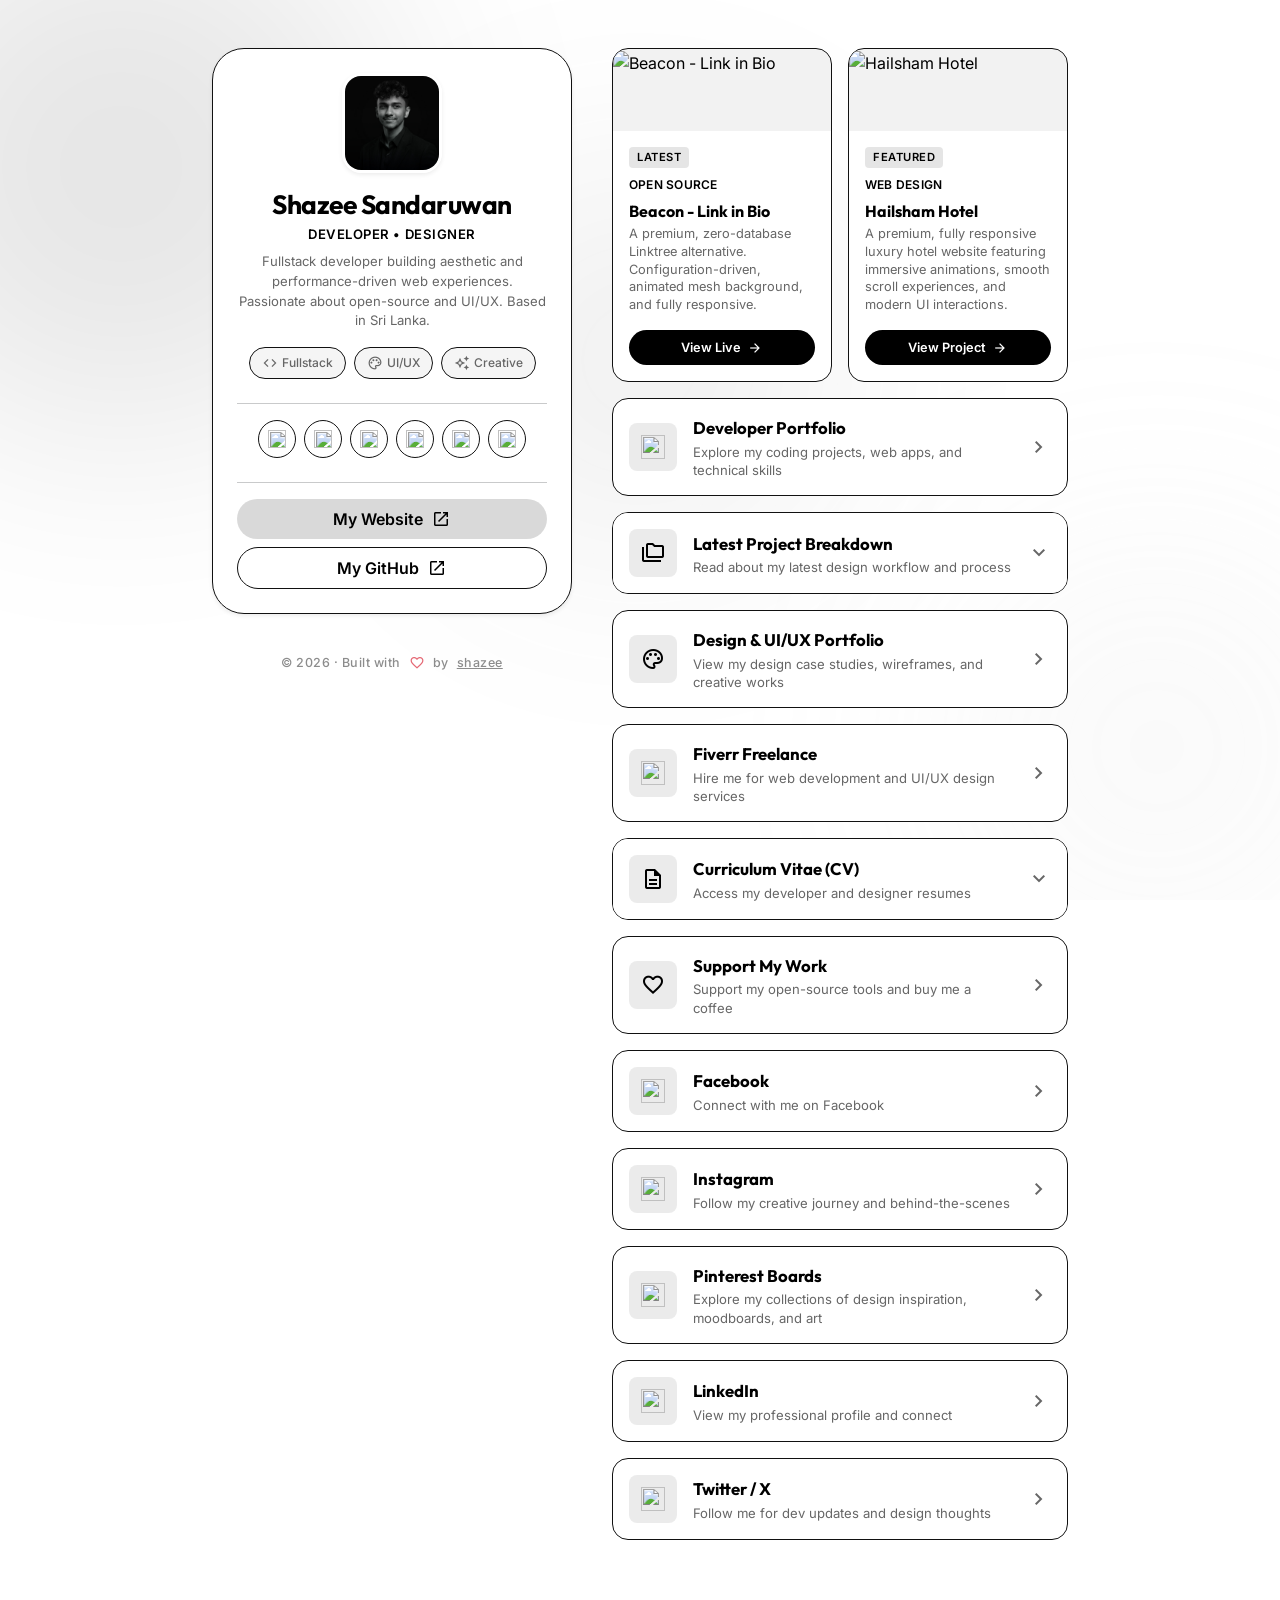
==== commit 515e01e4: "✅ feat: enhance JSON-LD schema generation with preservation of creation dates and alternate names" ====
--- a/index.html
+++ b/index.html
@@ -40,7 +40,8 @@
     "@graph": [
       {
         "@type": "ProfilePage",
-        "dateModified": "2026-07-26",
+        "dateCreated": "2026-07-26T00:00:00+05:30",
+        "dateModified": "2026-10-13T18:14:24+05:30",
         "mainEntity": {
           "@type": "Person",
           "name": "Shazee Sandaruwan",
@@ -67,7 +68,7 @@
             "@type": "SiteNavigationElement",
             "position": 1,
             "name": "Developer Portfolio",
-            "url": "https://shazee.dev/"
+            "url": "https://www.shazee.dev/"
           },
           {
             "@type": "SiteNavigationElement",
